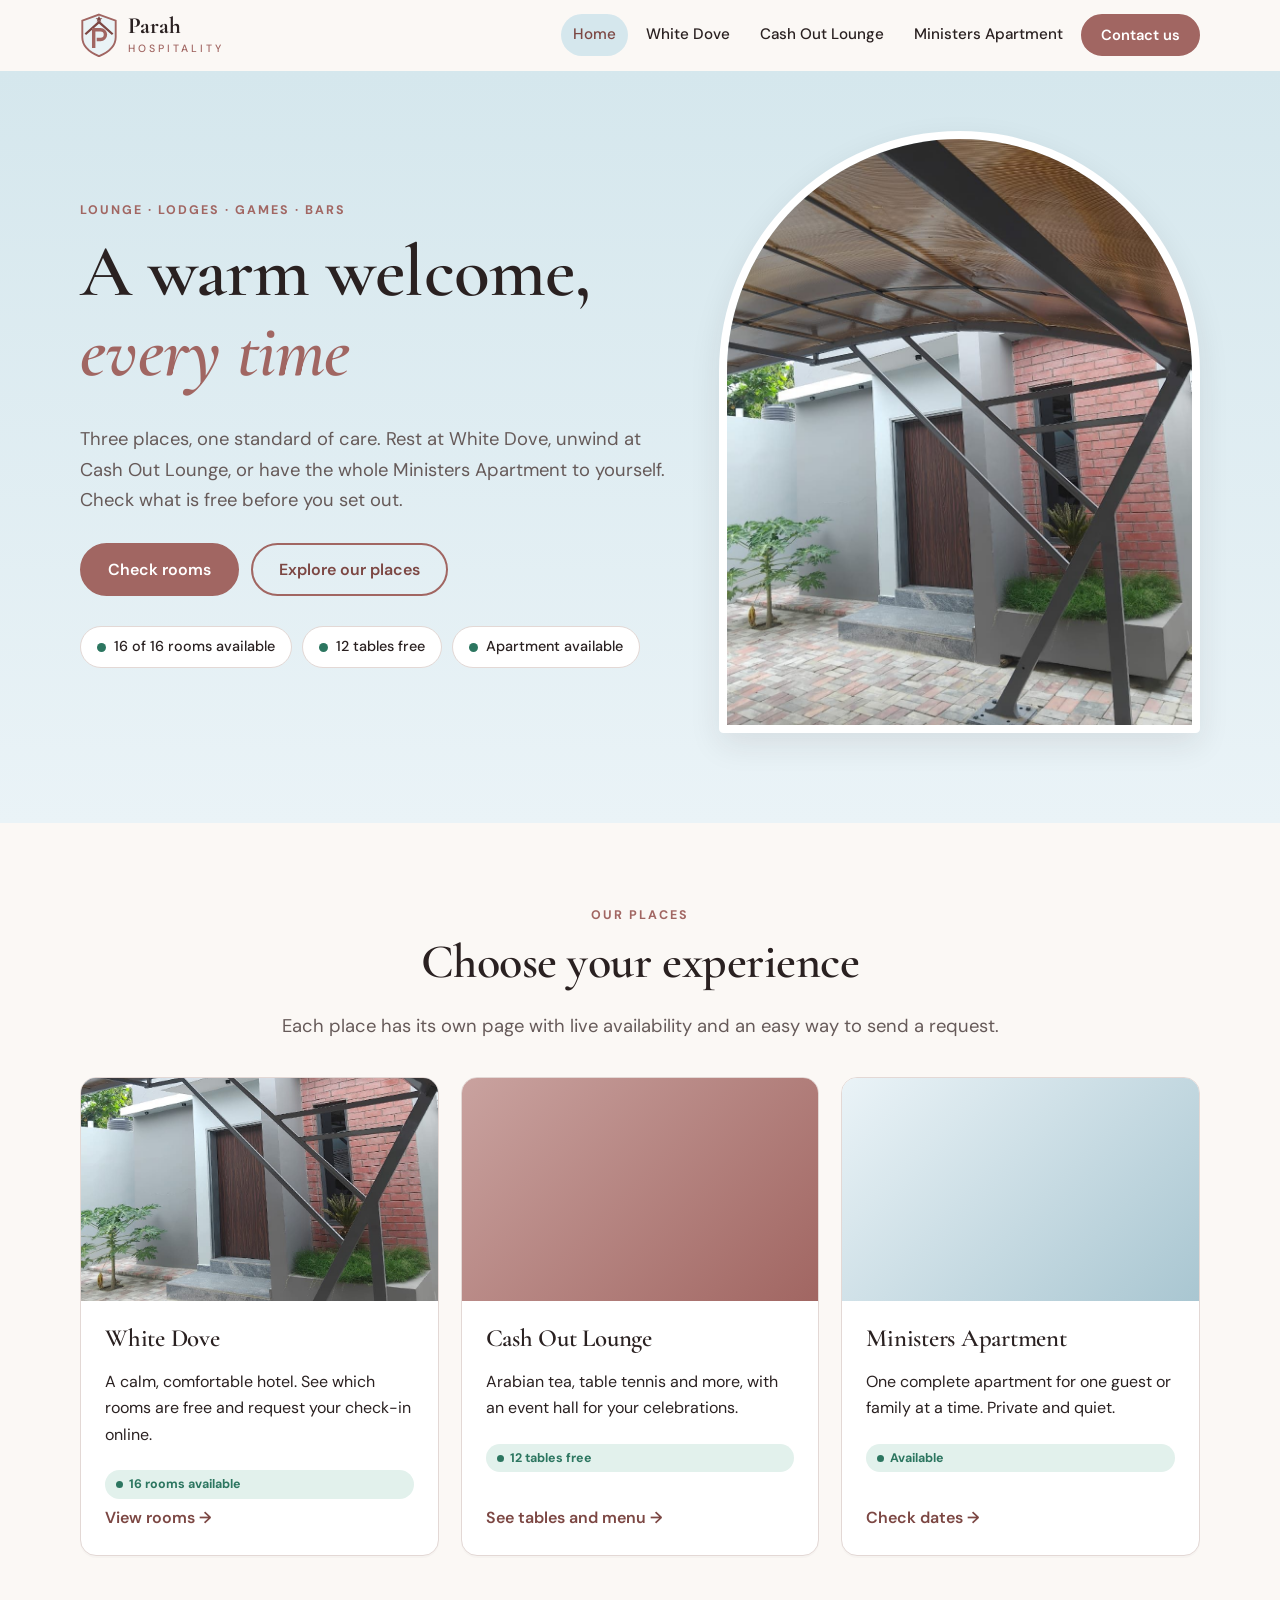
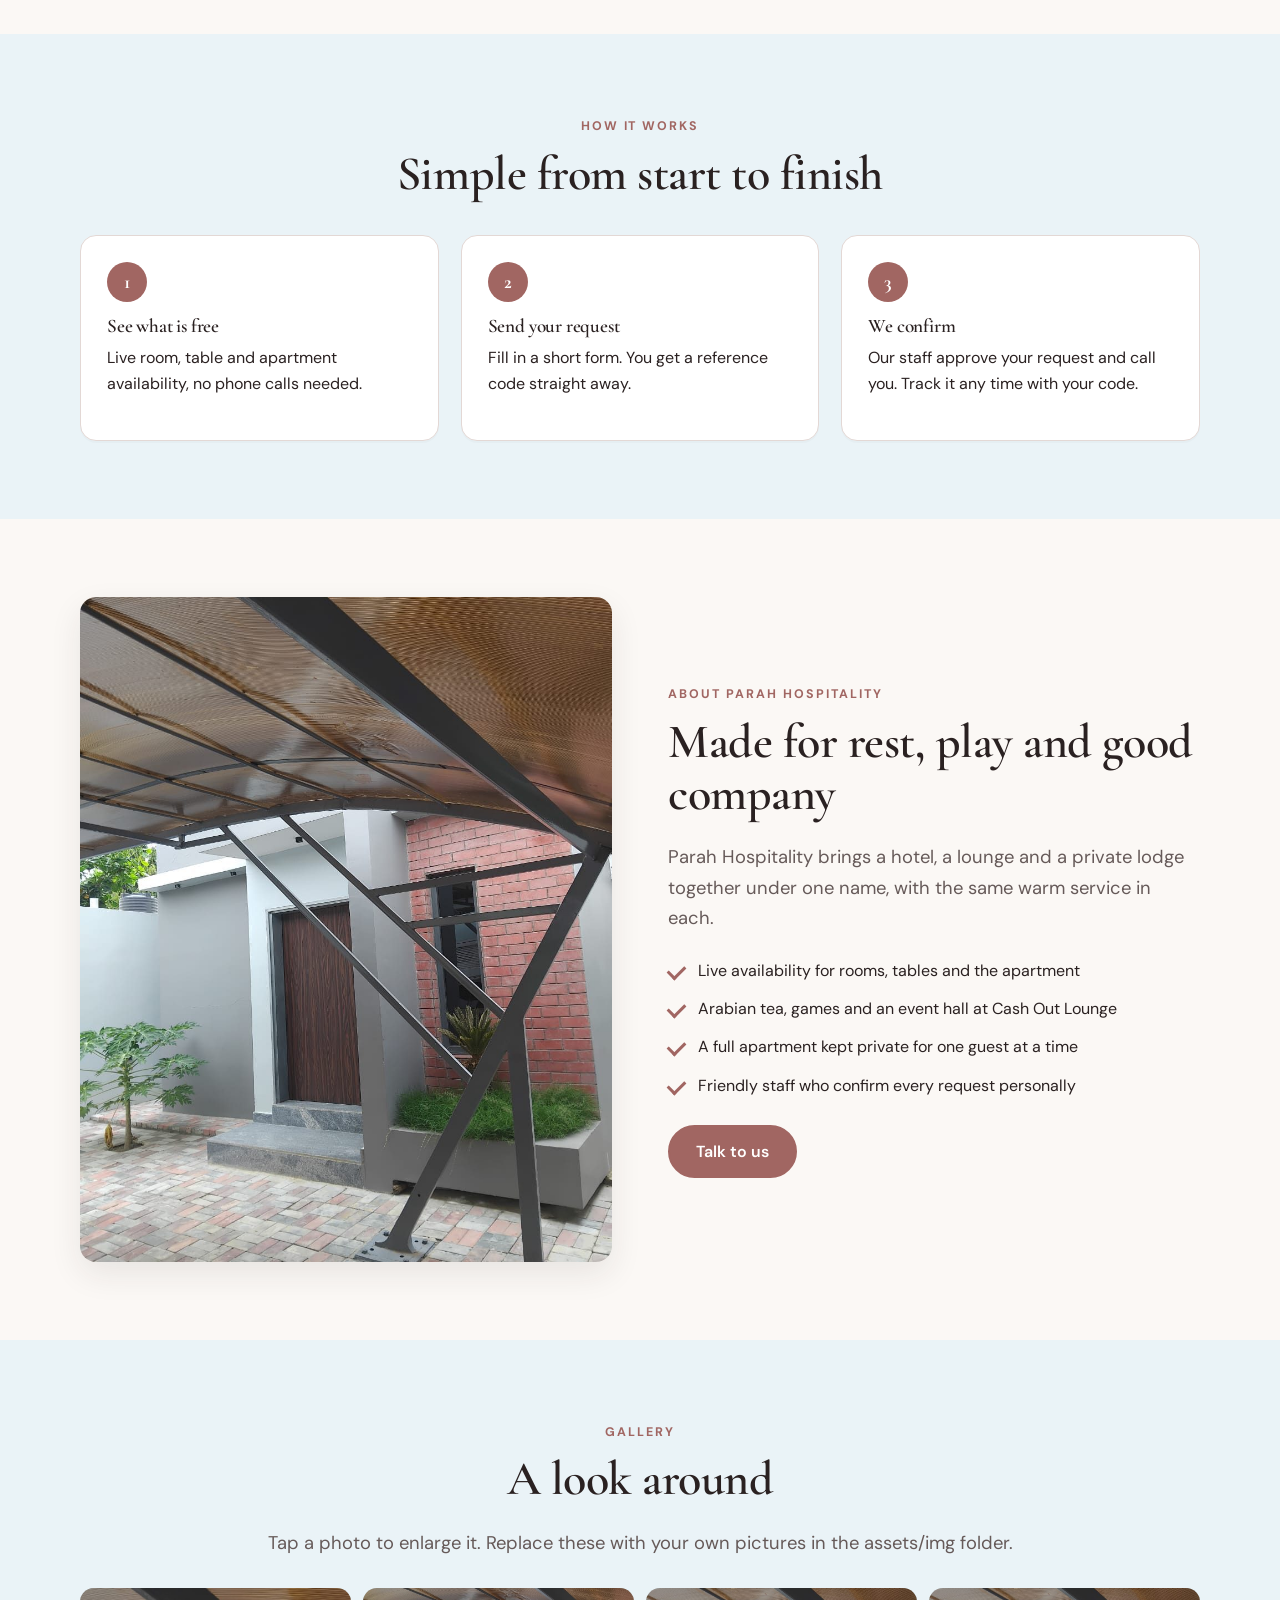
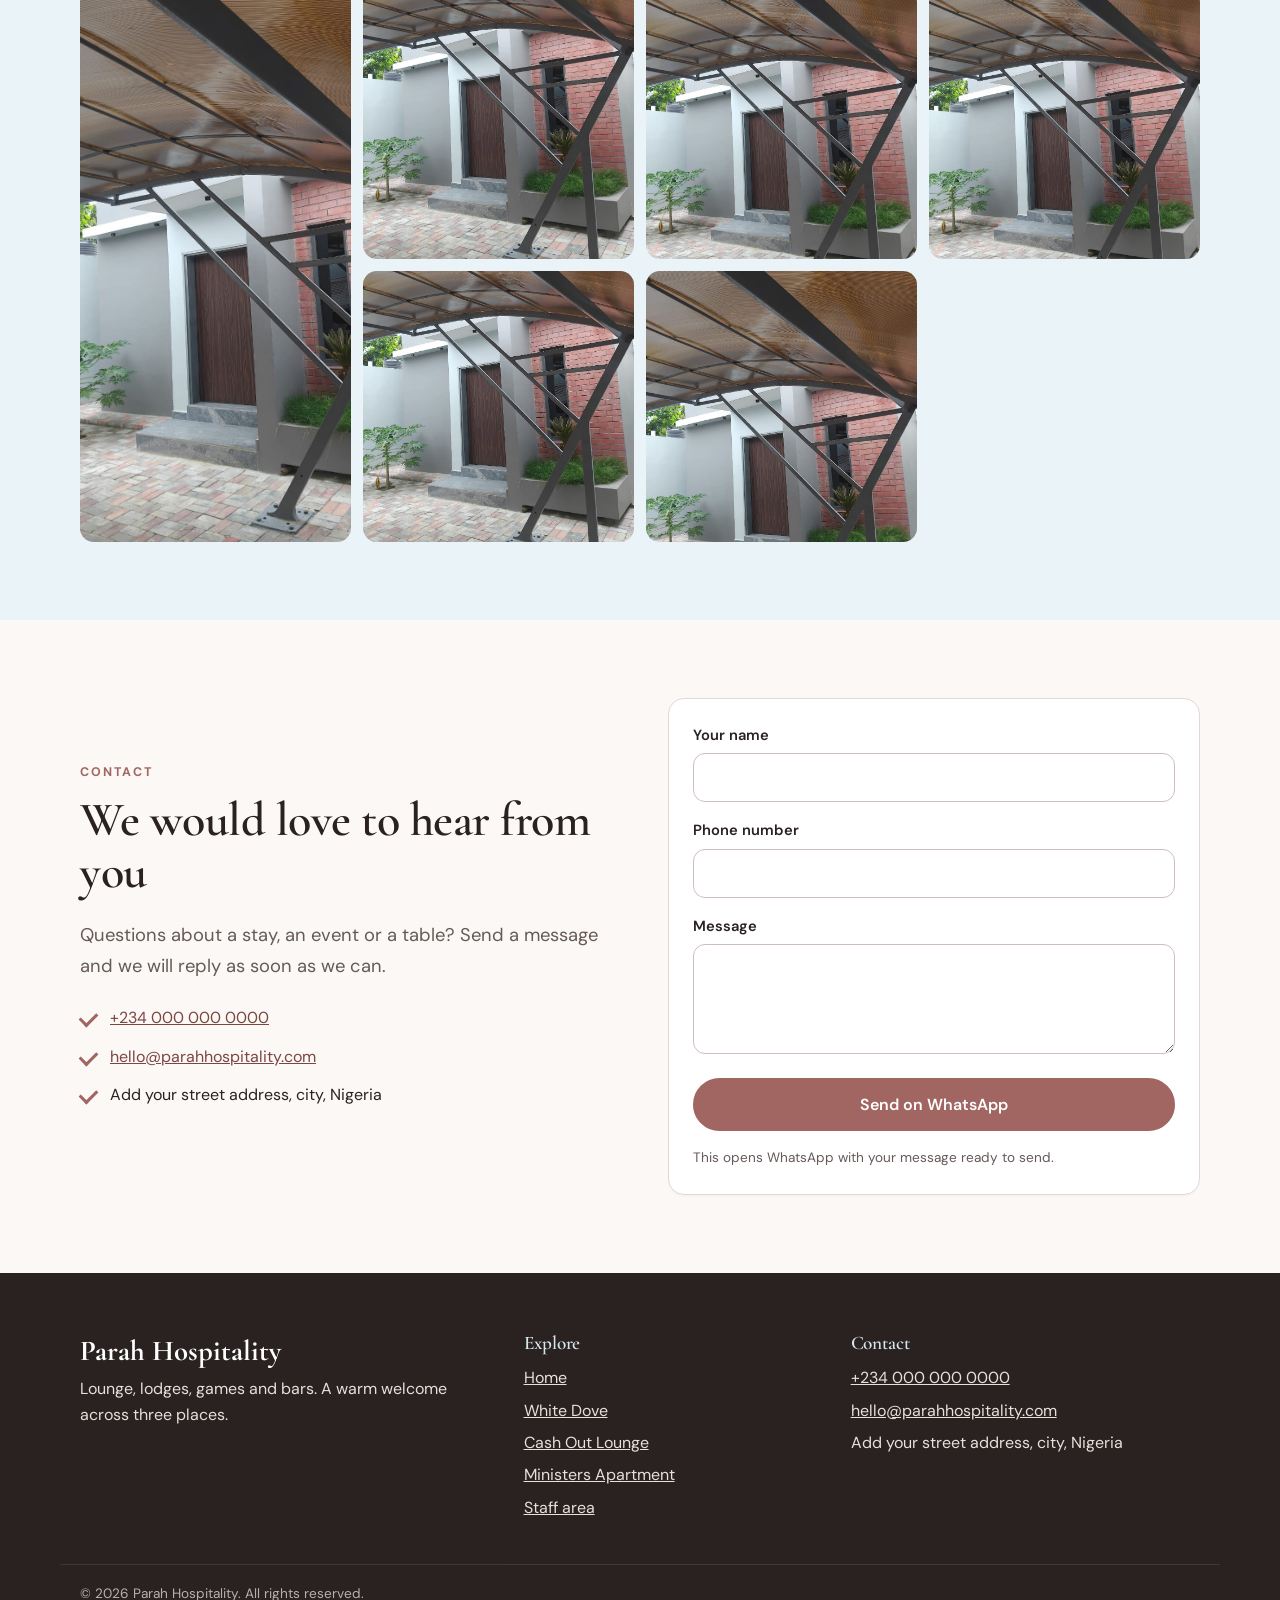
==== index.html @ 6d366983 "Add files via upload" ====
<!DOCTYPE html>
<html lang="en">
<head>
<meta charset="utf-8">
<meta name="viewport" content="width=device-width, initial-scale=1">
<title>Parah Hospitality | White Dove, Cash Out Lounge, Ministers Apartment</title>
<meta name="description" content="Stay at White Dove hotel, unwind at Cash Out Lounge with Arabian tea and games, or book the private Ministers Apartment. See live availability.">
<meta name="theme-color" content="#a16662">
<meta property="og:type" content="website"><meta property="og:title" content="Parah Hospitality | White Dove, Cash Out Lounge, Ministers Apartment"><meta property="og:description" content="Stay at White Dove hotel, unwind at Cash Out Lounge with Arabian tea and games, or book the private Ministers Apartment. See live availability."><meta property="og:image" content="assets/img/property.jpg">
<link rel="icon" href="assets/favicon.svg" type="image/svg+xml">
<link rel="preconnect" href="https://fonts.googleapis.com"><link rel="preconnect" href="https://fonts.gstatic.com" crossorigin>
<link href="https://fonts.googleapis.com/css2?family=Cormorant+Garamond:ital,wght@0,500;0,600;0,700;1,500&family=DM+Sans:wght@400;500;600;700&display=swap" rel="stylesheet">
<link rel="stylesheet" href="css/styles.css">
</head>
<body data-page="home">
<a class="skip" href="#main">Skip to content</a>
<div id="site-header"></div>
<main id="main">

<section class="hero"><div class="wrap">
<div><span class="eyebrow">Lounge · Lodges · Games · Bars</span>
<h1>A warm welcome, <em>every time</em></h1>
<p class="lead">Three places, one standard of care. Rest at White Dove, unwind at Cash Out Lounge, or have the whole Ministers Apartment to yourself. Check what is free before you set out.</p>
<div class="btn-row"><a class="btn" href="white-dove.html">Check rooms</a><a class="btn ghost" href="#places">Explore our places</a></div>
<div class="chips" aria-live="polite"><span class="chip"><i></i><span id="c-rooms">Checking rooms…</span></span><span class="chip"><i></i><span id="c-tables">Checking tables…</span></span><span class="chip"><i id="c-lodge-dot"></i><span id="c-lodge">Checking apartment…</span></span></div></div>
<div class="arch"><img src="assets/img/property.jpg" alt="Brick and grey building entrance under a covered carport" width="960" height="1280" data-fallback></div>
</div></section>

<section id="places"><div class="wrap">
<div class="center"><span class="eyebrow">Our places</span><h2>Choose your experience</h2><p class="lead">Each place has its own page with live availability and an easy way to send a request.</p></div>
<div class="grid g3" style="margin-top:36px">
<a class="card svc reveal" href="white-dove.html"><div class="media"><img src="assets/img/property.jpg" alt="" loading="lazy" style="object-position:50% 70%" data-fallback></div><div class="pad"><h3>White Dove</h3><p>A calm, comfortable hotel. See which rooms are free and request your check-in online.</p><span class="badge" id="s-rooms">…</span><span class="go">View rooms →</span></div></a>
<a class="card svc reveal" href="cash-out-lounge.html"><div class="media b2"></div><div class="pad"><h3>Cash Out Lounge</h3><p>Arabian tea, table tennis and more, with an event hall for your celebrations.</p><span class="badge" id="s-tables">…</span><span class="go">See tables and menu →</span></div></a>
<a class="card svc reveal" href="ministers-apartment.html"><div class="media b3"></div><div class="pad"><h3>Ministers Apartment</h3><p>One complete apartment for one guest or family at a time. Private and quiet.</p><span class="badge" id="s-lodge">…</span><span class="go">Check dates →</span></div></a>
</div></div></section>

<section class="alt"><div class="wrap">
<div class="center"><span class="eyebrow">How it works</span><h2>Simple from start to finish</h2></div>
<div class="grid g3 steps" style="margin-top:34px">
<div class="card reveal"><h4>See what is free</h4><p>Live room, table and apartment availability, no phone calls needed.</p></div>
<div class="card reveal"><h4>Send your request</h4><p>Fill in a short form. You get a reference code straight away.</p></div>
<div class="card reveal"><h4>We confirm</h4><p>Our staff approve your request and call you. Track it any time with your code.</p></div>
</div></div></section>

<section><div class="wrap split">
<div class="pic reveal"><img src="assets/img/property.jpg" alt="Covered entrance with a wooden door and brick wall" loading="lazy" style="object-position:30% 60%" data-fallback></div>
<div class="reveal"><span class="eyebrow">About Parah Hospitality</span><h2>Made for rest, play and good company</h2>
<p class="lead">Parah Hospitality brings a hotel, a lounge and a private lodge together under one name, with the same warm service in each.</p>
<ul class="checks"><li>Live availability for rooms, tables and the apartment</li><li>Arabian tea, games and an event hall at Cash Out Lounge</li><li>A full apartment kept private for one guest at a time</li><li>Friendly staff who confirm every request personally</li></ul>
<a class="btn" href="#contact">Talk to us</a></div></div></section>

<section class="alt"><div class="wrap">
<div class="center"><span class="eyebrow">Gallery</span><h2>A look around</h2><p class="lead">Tap a photo to enlarge it. Replace these with your own pictures in the assets/img folder.</p></div>
<div class="gallery" style="margin-top:30px" id="gallery"></div></div></section>

<section id="contact"><div class="wrap split">
<div class="reveal"><span class="eyebrow">Contact</span><h2>We would love to hear from you</h2><p class="lead">Questions about a stay, an event or a table? Send a message and we will reply as soon as we can.</p>
<ul class="checks" id="contact-list"></ul></div>
<form class="card pad form reveal" id="contact-form" novalidate>
<div class="field"><label for="cn">Your name</label><input id="cn" required autocomplete="name"></div>
<div class="field"><label for="cp">Phone number</label><input id="cp" type="tel" required autocomplete="tel"></div>
<div class="field"><label for="cm">Message</label><textarea id="cm" required></textarea></div>
<button class="btn" type="submit">Send on WhatsApp</button><small class="hint">This opens WhatsApp with your message ready to send.</small></form>
</div></section>

</main>
<div id="site-footer"></div>
<script src="js/config.js"></script><script src="js/store.js"></script><script src="js/main.js"></script><script src="js/home.js"></script>
</body>
</html>
---- css/styles.css ----
:root{--mist:#d5e7ed;--mist-2:#eaf3f7;--mist-3:#f4f9fb;--brick:#a16662;--brick-d:#7c4743;--ink:#2a2121;--muted:#665a59;--cream:#fbf8f5;--card:#fff;--line:#e3d8d5;--free:#2c7660;--busy:#a16662;--warn:#a06a1c;--r:16px;--shadow:0 12px 32px rgba(42,33,33,.09);--max:1160px;--head:"Cormorant Garamond",Georgia,serif;--body:"DM Sans",system-ui,sans-serif}
*{box-sizing:border-box}html{scroll-behavior:smooth;-webkit-text-size-adjust:100%}
body{margin:0;font:400 16px/1.65 var(--body);color:var(--ink);background:var(--cream);overflow-x:hidden}
img{max-width:100%;display:block}a{color:var(--brick-d)}
h1,h2,h3,h4{font-family:var(--head);font-weight:600;line-height:1.08;margin:0 0 .45em;letter-spacing:-.01em}
h1{font-size:clamp(2.6rem,6vw,4.6rem)}h2{font-size:clamp(2rem,4vw,3rem)}h3{font-size:1.55rem}h4{font-size:1.2rem}
p{margin:0 0 1em}.wrap{max-width:var(--max);margin:0 auto;padding:0 20px}
.skip{position:absolute;left:-999px;top:8px;background:var(--ink);color:#fff;padding:10px 16px;border-radius:8px;z-index:100}.skip:focus{left:8px}
:focus-visible{outline:3px solid var(--brick);outline-offset:3px;border-radius:6px}
section{padding:78px 0}.alt{background:var(--mist-2)}.center{text-align:center}.lead{font-size:1.15rem;color:var(--muted);max-width:60ch}.center .lead{margin-inline:auto}
.eyebrow{display:inline-block;font-weight:700;font-size:.78rem;letter-spacing:.16em;text-transform:uppercase;color:var(--brick);margin-bottom:12px}
/* header */
.site-header{position:sticky;top:0;z-index:50;background:rgba(251,248,245,.92);backdrop-filter:blur(10px);border-bottom:1px solid transparent;transition:.25s}.site-header.scrolled{border-color:var(--line);box-shadow:0 6px 20px rgba(42,33,33,.06)}
.bar{display:flex;align-items:center;justify-content:space-between;gap:16px;height:70px}
.logo{display:flex;align-items:center;gap:10px;text-decoration:none;color:var(--ink);font:700 1.45rem/1 var(--head)}.logo small{display:block;font:500 .66rem var(--body);letter-spacing:.28em;text-transform:uppercase;color:var(--brick);margin-top:3px}
.menu{display:flex;align-items:center;gap:6px}.menu a:not(.btn){text-decoration:none;color:var(--ink);padding:8px 12px;border-radius:99px;font-weight:500;font-size:.95rem}.menu a:not(.btn):hover{background:var(--mist)}.menu a[aria-current]{background:var(--mist);color:var(--brick-d)}
.burger{display:none;background:none;border:0;padding:10px;cursor:pointer}.burger span{display:block;width:24px;height:2px;background:var(--ink);margin:5px 0;transition:.2s}
@media(max-width:900px){.burger{display:block}.menu{position:fixed;inset:70px 0 auto 0;background:var(--cream);flex-direction:column;align-items:stretch;padding:14px 20px 24px;gap:4px;border-bottom:1px solid var(--line);transform:translateY(-130%);transition:transform .3s;max-height:calc(100vh - 70px);overflow:auto}.menu.open{transform:none}.menu a:not(.btn){padding:14px;font-size:1.05rem}}
/* buttons */
.btn{display:inline-flex;align-items:center;justify-content:center;gap:8px;font:600 1rem var(--body);padding:14px 26px;border-radius:99px;border:2px solid var(--brick);background:var(--brick);color:#fff;text-decoration:none;cursor:pointer;transition:.2s}
.btn:hover{background:var(--brick-d);border-color:var(--brick-d);transform:translateY(-1px)}.btn.ghost{background:transparent;color:var(--brick-d)}.btn.ghost:hover{background:var(--mist)}.btn.light{background:#fff;color:var(--brick-d);border-color:#fff}
.btn-sm{padding:9px 18px;font-size:.92rem}.btn[disabled]{opacity:.5;cursor:not-allowed;transform:none}.btn.danger{background:#fff;color:#9a3b36;border-color:#d9a8a4}.btn-row{display:flex;gap:12px;flex-wrap:wrap}
/* hero */
.hero{background:linear-gradient(180deg,var(--mist) 0,var(--mist-2) 100%);padding:60px 0 90px;overflow:hidden}
.hero .wrap{display:grid;grid-template-columns:1.1fr .9fr;gap:50px;align-items:center}
.hero h1 em{font-style:italic;color:var(--brick)}.hero .lead{margin-bottom:28px}
.arch{border-radius:999px 999px 18px 18px;overflow:hidden;box-shadow:var(--shadow);aspect-ratio:4/5;background:var(--mist);border:8px solid #fff}.arch img,.arch .ph-img{width:100%;height:100%;object-fit:cover}
.chips{display:flex;gap:10px;flex-wrap:wrap;margin-top:30px}.chip{background:#fff;border-radius:99px;padding:8px 16px;font-size:.9rem;font-weight:500;border:1px solid var(--line);display:inline-flex;gap:8px;align-items:center}.chip i{width:9px;height:9px;border-radius:50%;background:var(--free)}.chip i.o{background:var(--busy)}
@media(max-width:860px){.hero .wrap{grid-template-columns:1fr}.arch{max-width:380px;margin:0 auto;order:-1}.hero{padding-top:30px}section{padding:56px 0}}
.page-hero{background:var(--mist);padding:54px 0 46px}.page-hero .lead{margin-bottom:0}
.crumbs{font-size:.88rem;margin-bottom:12px;color:var(--muted)}.crumbs a{color:var(--muted)}
.ph-img{background:linear-gradient(135deg,var(--mist),#b9d3dc 55%,#c9a29f)}
/* cards */
.grid{display:grid;gap:22px}.g3{grid-template-columns:repeat(auto-fit,minmax(260px,1fr))}.g2{grid-template-columns:repeat(auto-fit,minmax(300px,1fr))}.g4{grid-template-columns:repeat(auto-fill,minmax(150px,1fr))}
.card{background:var(--card);border:1px solid var(--line);border-radius:var(--r);overflow:hidden;box-shadow:0 2px 0 rgba(42,33,33,.02)}.pad{padding:24px}
.svc{display:flex;flex-direction:column;transition:.25s;text-decoration:none;color:inherit}.svc:hover{transform:translateY(-4px);box-shadow:var(--shadow)}
.svc .media{aspect-ratio:16/10;background:linear-gradient(135deg,var(--mist),#bcd5de);overflow:hidden}.svc .media img{width:100%;height:100%;object-fit:cover}
.svc .media.b2{background:linear-gradient(135deg,#c9a29f,var(--brick))}.svc .media.b3{background:linear-gradient(135deg,var(--mist-2),#a9c6d1)}
.svc .pad{display:flex;flex-direction:column;gap:6px;flex:1}.svc .go{margin-top:auto;font-weight:600;color:var(--brick-d)}
.stat{display:flex;gap:14px;flex-wrap:wrap}.stat div{background:#fff;border:1px solid var(--line);border-radius:14px;padding:12px 20px;min-width:130px}.stat b{display:block;font:700 2rem/1 var(--head);color:var(--brick-d)}.stat span{font-size:.85rem;color:var(--muted)}
.steps{counter-reset:s}.steps .card{padding:26px;position:relative}.steps .card::before{counter-increment:s;content:counter(s);display:grid;place-items:center;width:40px;height:40px;border-radius:50%;background:var(--brick);color:#fff;font:700 1.2rem var(--head);margin-bottom:14px}
.split{display:grid;grid-template-columns:1fr 1fr;gap:56px;align-items:center}@media(max-width:860px){.split{grid-template-columns:1fr;gap:30px}}
.split .pic{border-radius:var(--r);overflow:hidden;aspect-ratio:4/5;box-shadow:var(--shadow)}.split .pic img,.split .pic .ph-img{width:100%;height:100%;object-fit:cover}
.checks{list-style:none;padding:0;margin:0 0 20px}.checks li{padding:6px 0 6px 30px;position:relative}.checks li::before{content:"";position:absolute;left:0;top:13px;width:14px;height:8px;border-left:3px solid var(--brick);border-bottom:3px solid var(--brick);transform:rotate(-45deg)}
.gallery{display:grid;grid-template-columns:repeat(4,1fr);gap:12px}.gallery button{border:0;padding:0;border-radius:14px;overflow:hidden;cursor:zoom-in;aspect-ratio:1;background:var(--mist)}.gallery img,.gallery .ph-img{width:100%;height:100%;object-fit:cover;transition:.4s}.gallery button:hover img{transform:scale(1.06)}
.gallery .tall{grid-row:span 2;aspect-ratio:auto}@media(max-width:700px){.gallery{grid-template-columns:repeat(2,1fr)}}
/* status + badges */
.badge{display:inline-flex;align-items:center;gap:6px;font-size:.78rem;font-weight:700;padding:4px 11px;border-radius:99px;background:#e2f1ec;color:var(--free)}.badge::before{content:"";width:7px;height:7px;border-radius:50%;background:currentColor}
.badge.busy{background:#f5e6e4;color:var(--brick-d)}.badge.warn{background:#f8eddb;color:var(--warn)}.badge.muted{background:#eee;color:#555}
.room{padding:18px;display:flex;flex-direction:column;gap:6px}.room .n{font:700 2rem/1 var(--head)}.room small{color:var(--muted)}.room.busy{background:var(--mist-3)}.room .btn{margin-top:8px}
.tbl{padding:16px;text-align:center;transition:.2s}.tbl .n{font:700 1.8rem/1 var(--head);display:block}.tbl.free{border-color:#b9ddd0;background:#f3faf7}.tbl.busy{border-color:#e7c9c6;background:#fbf2f1}
.toolbar{display:flex;flex-wrap:wrap;gap:10px;align-items:center;justify-content:space-between;margin:22px 0}.seg{display:inline-flex;background:#fff;border:1px solid var(--line);border-radius:99px;padding:4px;gap:2px}
.seg button{border:0;background:none;padding:8px 18px;border-radius:99px;font:600 .92rem var(--body);cursor:pointer;color:var(--muted)}.seg button[aria-pressed=true]{background:var(--brick);color:#fff}
.item{display:flex;justify-content:space-between;gap:14px;align-items:center;padding:16px 20px}.item p{margin:0;color:var(--muted);font-size:.92rem}.item h4{margin:0 0 2px}.item.off h4{text-decoration:line-through;color:var(--muted)}
/* forms */
.form{display:grid;gap:16px}.row2{display:grid;grid-template-columns:1fr 1fr;gap:16px}@media(max-width:560px){.row2{grid-template-columns:1fr}}
.field label{display:block;font-weight:600;font-size:.92rem;margin-bottom:6px}.field small{display:block;color:var(--muted);margin-top:4px;font-size:.82rem}
input,select,textarea{width:100%;font:400 1rem var(--body);padding:13px 14px;border:1.5px solid #cdbfbb;border-radius:12px;background:#fff;color:var(--ink)}textarea{min-height:110px;resize:vertical}
input:focus,select:focus,textarea:focus{outline:3px solid #a1666233;border-color:var(--brick)}.invalid{border-color:#b3382f!important;background:#fdf4f3}
.tabs{display:flex;gap:6px;flex-wrap:wrap;margin-bottom:20px;border-bottom:1px solid var(--line)}.tabs button{border:0;background:none;padding:12px 18px;font:600 1rem var(--body);cursor:pointer;color:var(--muted);border-bottom:3px solid transparent;margin-bottom:-1px}.tabs button[aria-selected=true]{color:var(--brick-d);border-color:var(--brick)}
.notice{background:var(--mist);border-left:4px solid var(--brick);border-radius:10px;padding:14px 18px;font-size:.95rem;margin:0 0 18px}.success{background:#eaf6f1;border:1px solid #b9ddd0;border-radius:var(--r);padding:26px;text-align:center}.success .code{font:700 2.2rem var(--head);letter-spacing:.1em;color:var(--brick-d);margin:8px 0}
.empty{color:var(--muted);padding:20px;text-align:center;margin:0}
.side{position:sticky;top:90px}@media(max-width:900px){.side{position:static}}.layout{display:grid;grid-template-columns:1fr 400px;gap:34px;align-items:start}@media(max-width:980px){.layout{grid-template-columns:1fr}}
/* calendar */
.cals{display:grid;grid-template-columns:repeat(auto-fit,minmax(260px,1fr));gap:20px}.cal{padding:16px}.cal h4{text-align:center;margin-bottom:10px}.cg{display:grid;grid-template-columns:repeat(7,1fr);gap:3px;text-align:center;font-size:.85rem}.cg b{font-size:.7rem;color:var(--muted);padding:4px 0}
.cg span{padding:8px 0;border-radius:8px;background:#f3faf7}.cg span.x{background:transparent}.cg span.o{background:var(--brick);color:#fff}.cg span.r{background:#e7c9c6;color:var(--brick-d)}.cg span.t{outline:2px solid var(--ink)}.cg span.p{opacity:.4}
.legend{display:flex;gap:16px;flex-wrap:wrap;font-size:.88rem;color:var(--muted);margin-top:14px}.legend i{display:inline-block;width:14px;height:14px;border-radius:4px;margin-right:6px;vertical-align:-2px}
/* tables (staff) */
.tw{overflow-x:auto;border:1px solid var(--line);border-radius:var(--r);background:#fff}table{width:100%;border-collapse:collapse;font-size:.95rem}th,td{text-align:left;padding:12px 16px;border-bottom:1px solid var(--line);white-space:nowrap}th{background:var(--mist-2);font-size:.8rem;text-transform:uppercase;letter-spacing:.08em;color:var(--muted)}tr:last-child td{border:0}
.req{display:flex;gap:16px;justify-content:space-between;align-items:center;flex-wrap:wrap;padding:18px 20px;border-bottom:1px solid var(--line)}.req:last-child{border:0}.req b{font-family:var(--head);font-size:1.15rem}.req p{margin:2px 0 0;color:var(--muted);font-size:.92rem}
.gate{max-width:420px;margin:60px auto}.hint{font-size:.85rem;color:var(--muted)}
.sbar{display:flex;justify-content:space-between;align-items:center;gap:12px;flex-wrap:wrap;margin-bottom:22px}
/* modal + toast */
dialog.modal{border:0;border-radius:20px;padding:0;max-width:min(520px,94vw);width:100%;box-shadow:0 30px 80px rgba(0,0,0,.3);color:var(--ink)}dialog::backdrop{background:rgba(42,33,33,.5);backdrop-filter:blur(3px)}
.modal-in{padding:26px}.modal-head{display:flex;justify-content:space-between;align-items:flex-start}.modal .x{border:0;background:var(--mist);width:36px;height:36px;border-radius:50%;font-size:1.4rem;cursor:pointer}.modal-act{display:flex;gap:10px;justify-content:flex-end;margin-top:18px;flex-wrap:wrap}.modal img{border-radius:12px;max-height:75vh;margin:auto}
#toasts{position:fixed;right:16px;bottom:calc(16px + env(safe-area-inset-bottom,0px));display:grid;gap:10px;z-index:200;max-width:calc(100vw - 32px)}.toast{background:var(--ink);color:#fff;padding:14px 20px;border-radius:14px;box-shadow:var(--shadow);animation:up .3s}.toast.err{background:#9a3b36}.toast.out{opacity:0;transform:translateY(8px);transition:.4s}@keyframes up{from{opacity:0;transform:translateY(12px)}}
/* footer */
.site-footer{background:var(--ink);color:#e9dfdc;padding:60px 0 0}.fgrid{display:grid;grid-template-columns:1.4fr 1fr 1.2fr;gap:36px}@media(max-width:760px){.fgrid{grid-template-columns:1fr}}
.site-footer a{color:#e9dfdc}.site-footer ul{list-style:none;padding:0;margin:0}.site-footer li{padding:3px 0}.site-footer h4{color:var(--mist)}.flogo{font:700 1.8rem var(--head);color:#fff;margin-bottom:8px}.copy{border-top:1px solid #ffffff22;margin-top:40px;padding-top:18px;padding-bottom:calc(22px + env(safe-area-inset-bottom,0px));font-size:.85rem;opacity:.75}
.reveal{opacity:0;transform:translateY(22px);transition:opacity .7s,transform .7s}.reveal.in{opacity:1;transform:none}
@media(prefers-reduced-motion:reduce){*{animation:none!important;transition:none!important;scroll-behavior:auto!important}.reveal{opacity:1;transform:none}}
@media print{.site-header,.site-footer,#toasts{display:none}}
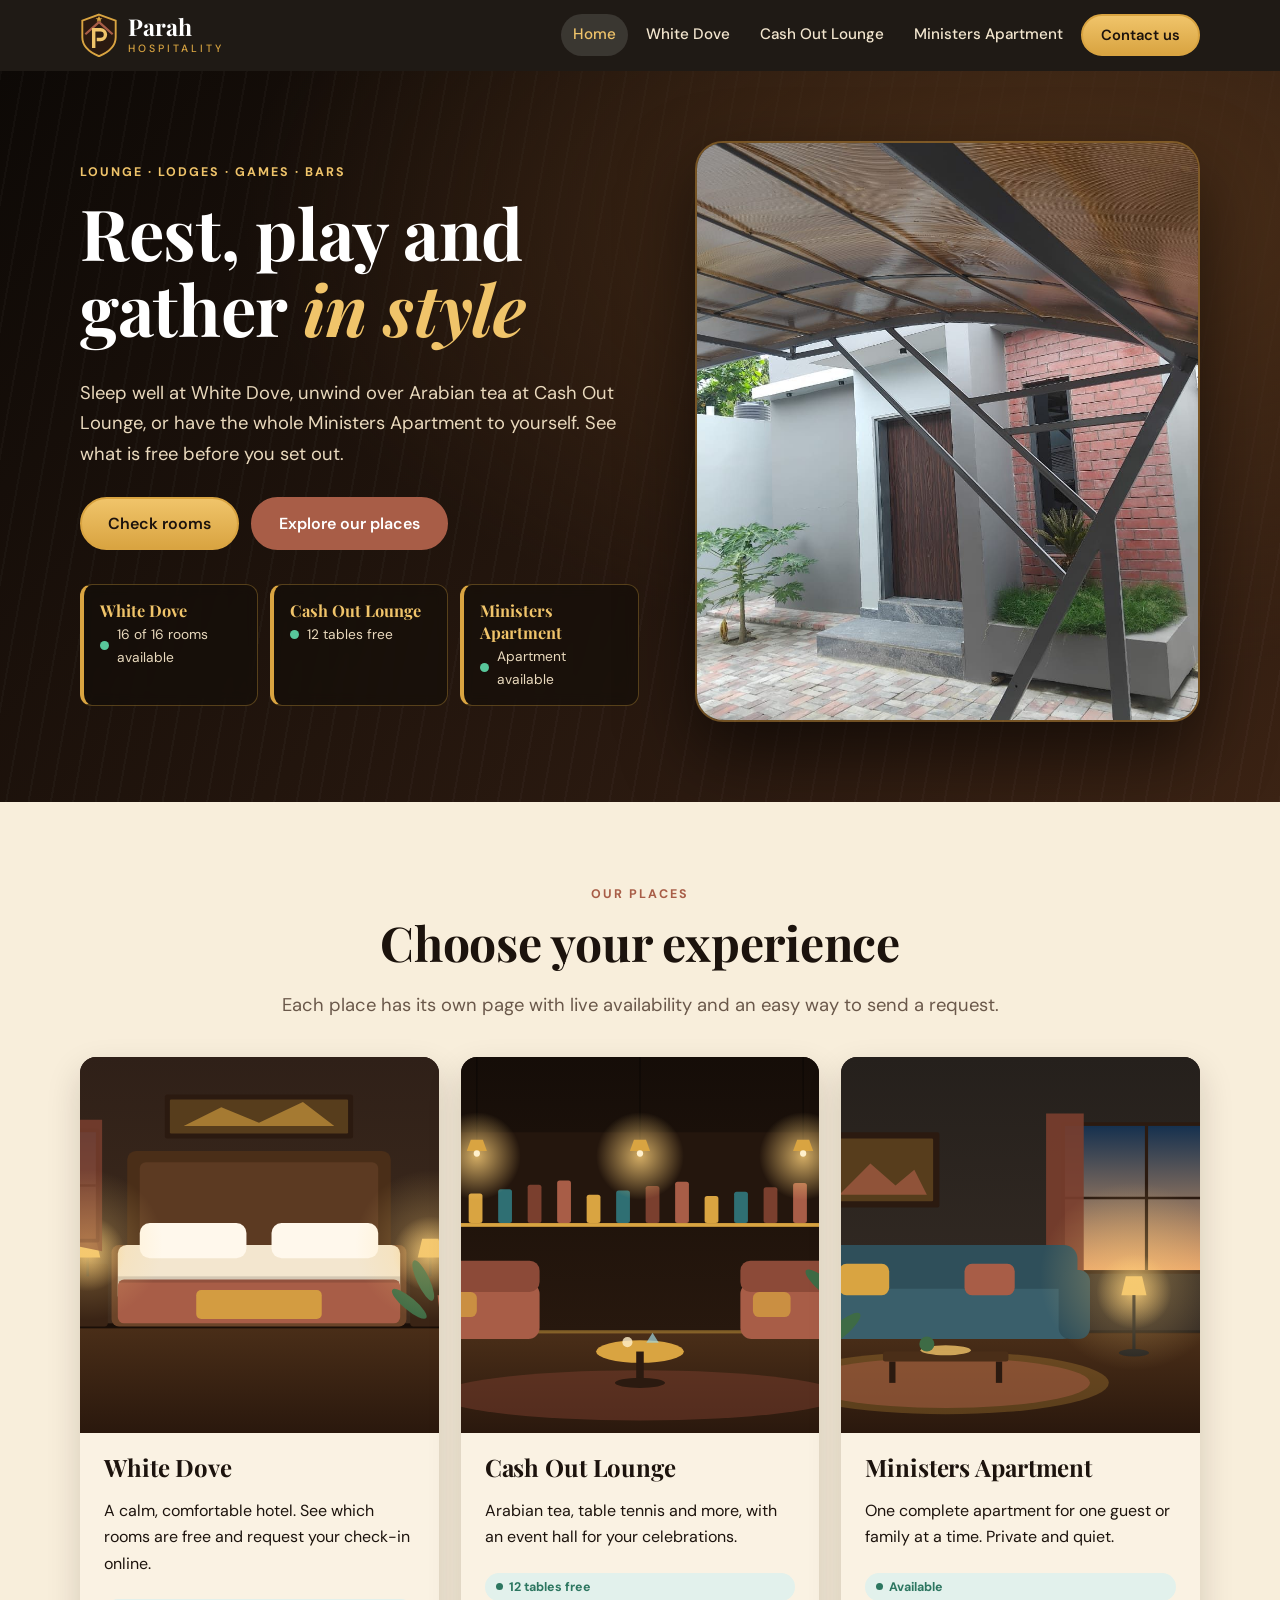
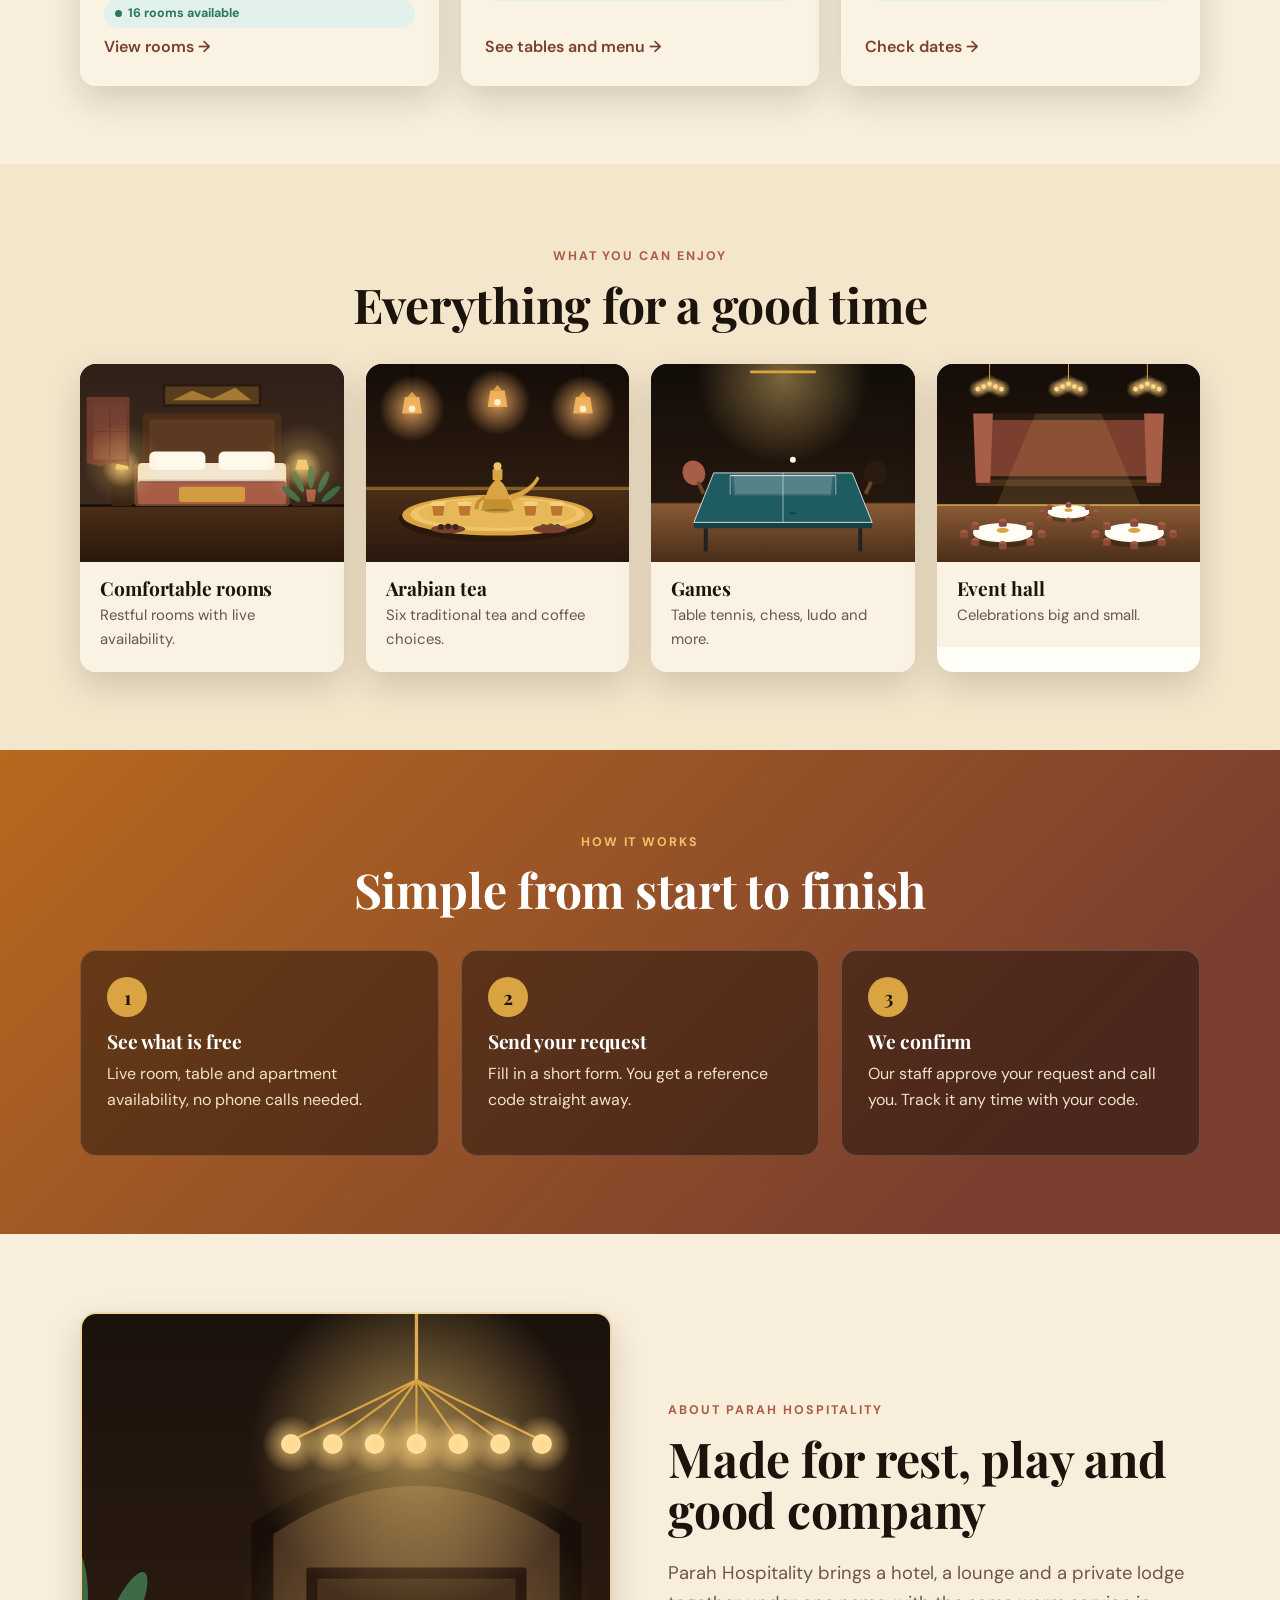
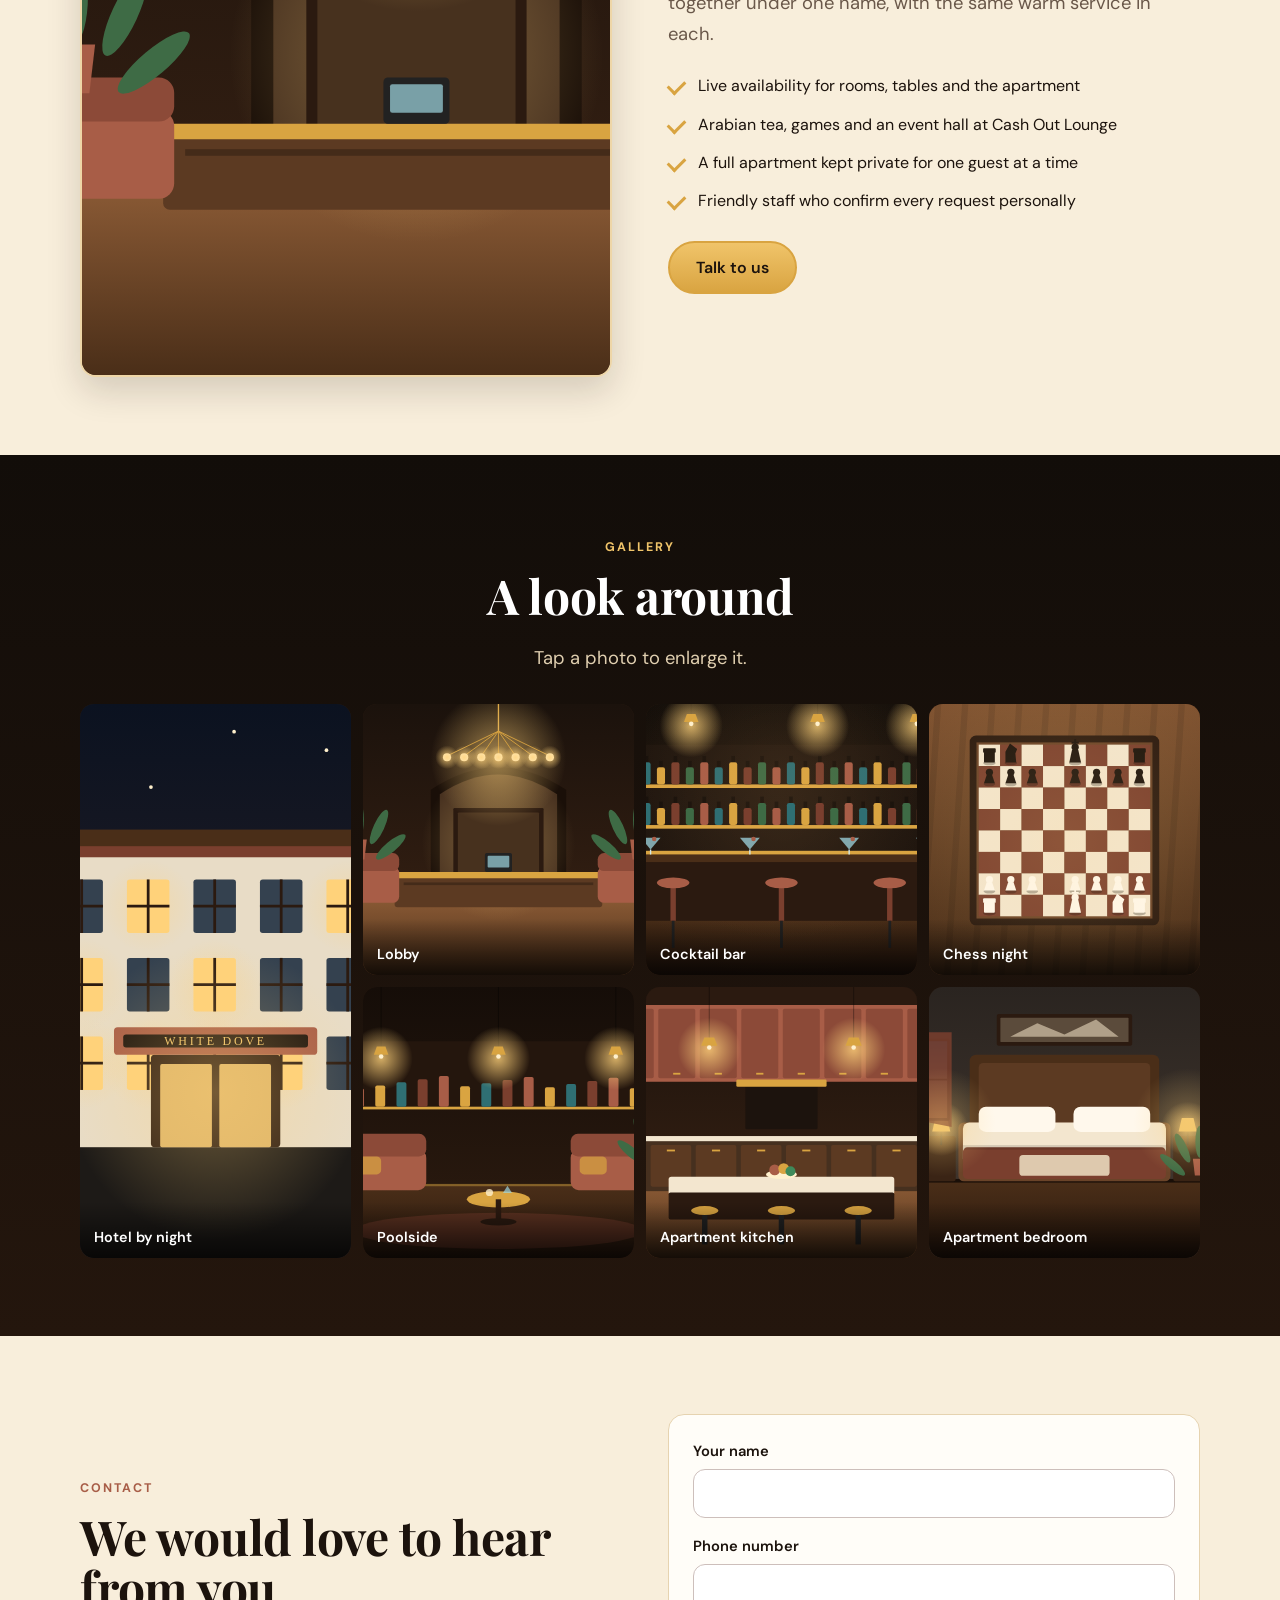
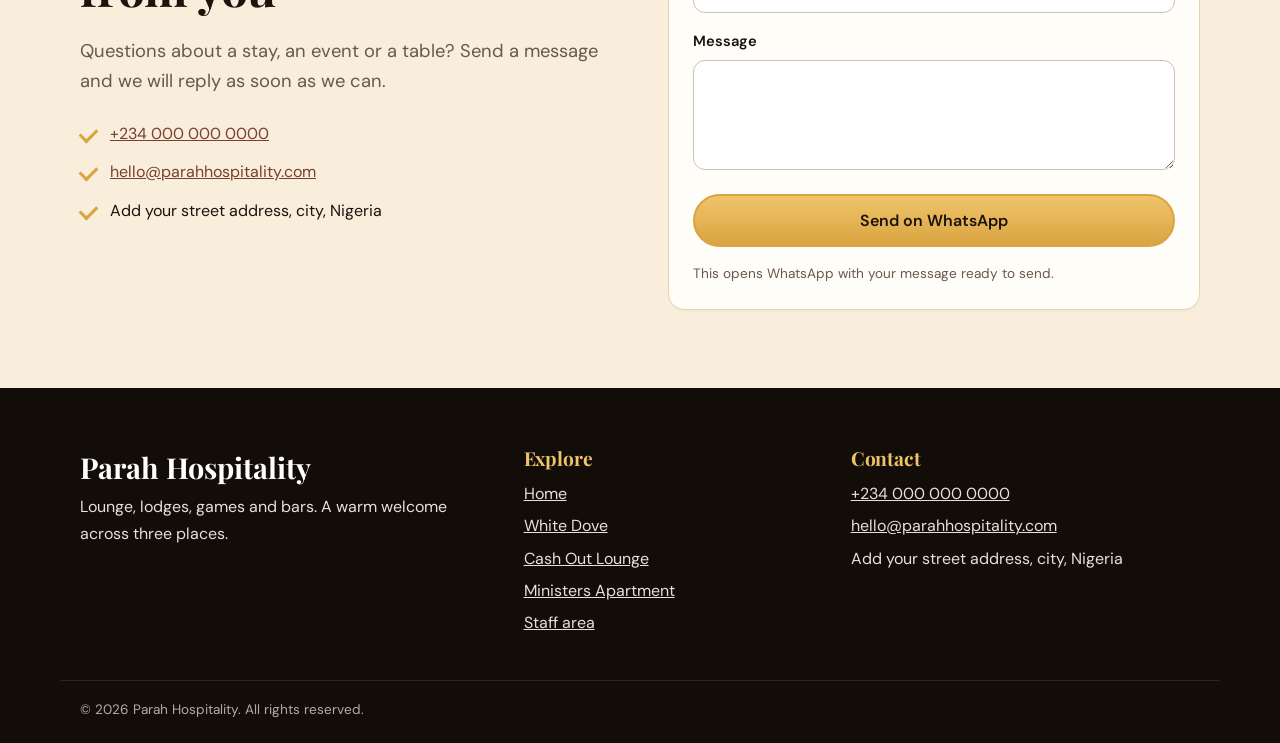
==== commit cb53b533: "Add files via upload" ====
--- a/index.html
+++ b/index.html
@@ -5,11 +5,11 @@
 <meta name="viewport" content="width=device-width, initial-scale=1">
 <title>Parah Hospitality | White Dove, Cash Out Lounge, Ministers Apartment</title>
 <meta name="description" content="Stay at White Dove hotel, unwind at Cash Out Lounge with Arabian tea and games, or book the private Ministers Apartment. See live availability.">
-<meta name="theme-color" content="#a16662">
+<meta name="theme-color" content="#120d09">
 <meta property="og:type" content="website"><meta property="og:title" content="Parah Hospitality | White Dove, Cash Out Lounge, Ministers Apartment"><meta property="og:description" content="Stay at White Dove hotel, unwind at Cash Out Lounge with Arabian tea and games, or book the private Ministers Apartment. See live availability."><meta property="og:image" content="assets/img/property.jpg">
 <link rel="icon" href="assets/favicon.svg" type="image/svg+xml">
 <link rel="preconnect" href="https://fonts.googleapis.com"><link rel="preconnect" href="https://fonts.gstatic.com" crossorigin>
-<link href="https://fonts.googleapis.com/css2?family=Cormorant+Garamond:ital,wght@0,500;0,600;0,700;1,500&family=DM+Sans:wght@400;500;600;700&display=swap" rel="stylesheet">
+<link href="https://fonts.googleapis.com/css2?family=Playfair+Display:ital,wght@0,600;0,700;0,800;1,600&family=DM+Sans:wght@400;500;600;700&display=swap" rel="stylesheet">
 <link rel="stylesheet" href="css/styles.css">
 </head>
 <body data-page="home">
@@ -17,24 +17,30 @@
 <div id="site-header"></div>
 <main id="main">
 
-<section class="hero"><div class="wrap">
+<section class="hero dark"><div class="wrap">
 <div><span class="eyebrow">Lounge · Lodges · Games · Bars</span>
-<h1>A warm welcome, <em>every time</em></h1>
-<p class="lead">Three places, one standard of care. Rest at White Dove, unwind at Cash Out Lounge, or have the whole Ministers Apartment to yourself. Check what is free before you set out.</p>
-<div class="btn-row"><a class="btn" href="white-dove.html">Check rooms</a><a class="btn ghost" href="#places">Explore our places</a></div>
-<div class="chips" aria-live="polite"><span class="chip"><i></i><span id="c-rooms">Checking rooms…</span></span><span class="chip"><i></i><span id="c-tables">Checking tables…</span></span><span class="chip"><i id="c-lodge-dot"></i><span id="c-lodge">Checking apartment…</span></span></div></div>
-<div class="arch"><img src="assets/img/property.jpg" alt="Brick and grey building entrance under a covered carport" width="960" height="1280" data-fallback></div>
+<h1>Rest, play and gather <em>in style</em></h1>
+<p class="lead">Sleep well at White Dove, unwind over Arabian tea at Cash Out Lounge, or have the whole Ministers Apartment to yourself. See what is free before you set out.</p>
+<div class="btn-row"><a class="btn" href="white-dove.html">Check rooms</a><a class="btn terra" href="#places">Explore our places</a></div>
+<div class="panels" aria-live="polite">
+<a class="panel" href="white-dove.html"><b>White Dove</b><span><i></i><span id="c-rooms">Checking rooms…</span></span></a>
+<a class="panel" href="cash-out-lounge.html"><b>Cash Out Lounge</b><span><i></i><span id="c-tables">Checking tables…</span></span></a>
+<a class="panel" href="ministers-apartment.html"><b>Ministers Apartment</b><span><i id="c-lodge-dot"></i><span id="c-lodge">Checking…</span></span></a></div></div>
+<div class="plate"><img data-chain="assets/img/hero.jpg|assets/img/property.jpg|assets/img/stock/hotel-exterior.svg" alt="Parah Hospitality entrance" width="960" height="1280"></div>
 </div></section>
 
 <section id="places"><div class="wrap">
 <div class="center"><span class="eyebrow">Our places</span><h2>Choose your experience</h2><p class="lead">Each place has its own page with live availability and an easy way to send a request.</p></div>
 <div class="grid g3" style="margin-top:36px">
-<a class="card svc reveal" href="white-dove.html"><div class="media"><img src="assets/img/property.jpg" alt="" loading="lazy" style="object-position:50% 70%" data-fallback></div><div class="pad"><h3>White Dove</h3><p>A calm, comfortable hotel. See which rooms are free and request your check-in online.</p><span class="badge" id="s-rooms">…</span><span class="go">View rooms →</span></div></a>
-<a class="card svc reveal" href="cash-out-lounge.html"><div class="media b2"></div><div class="pad"><h3>Cash Out Lounge</h3><p>Arabian tea, table tennis and more, with an event hall for your celebrations.</p><span class="badge" id="s-tables">…</span><span class="go">See tables and menu →</span></div></a>
-<a class="card svc reveal" href="ministers-apartment.html"><div class="media b3"></div><div class="pad"><h3>Ministers Apartment</h3><p>One complete apartment for one guest or family at a time. Private and quiet.</p><span class="badge" id="s-lodge">…</span><span class="go">Check dates →</span></div></a>
+<a class="card svc reveal" href="white-dove.html"><div class="media"><img data-chain="assets/img/white-dove.jpg|assets/img/stock/hotel-room.svg" alt="White Dove hotel room" loading="lazy"></div><div class="pad"><h3>White Dove</h3><p>A calm, comfortable hotel. See which rooms are free and request your check-in online.</p><span class="badge" id="s-rooms">…</span><span class="go">View rooms →</span></div></a>
+<a class="card svc reveal" href="cash-out-lounge.html"><div class="media"><img data-chain="assets/img/lounge.jpg|assets/img/stock/lounge-interior.svg" alt="Cash Out Lounge" loading="lazy"></div><div class="pad"><h3>Cash Out Lounge</h3><p>Arabian tea, table tennis and more, with an event hall for your celebrations.</p><span class="badge" id="s-tables">…</span><span class="go">See tables and menu →</span></div></a>
+<a class="card svc reveal" href="ministers-apartment.html"><div class="media"><img data-chain="assets/img/apartment.jpg|assets/img/stock/apt-living.svg" alt="Ministers Apartment living room" loading="lazy"></div><div class="pad"><h3>Ministers Apartment</h3><p>One complete apartment for one guest or family at a time. Private and quiet.</p><span class="badge" id="s-lodge">…</span><span class="go">Check dates →</span></div></a>
 </div></div></section>
 
-<section class="alt"><div class="wrap">
+<section class="alt"><div class="wrap"><div class="center"><span class="eyebrow">What you can enjoy</span><h2>Everything for a good time</h2></div>
+<div class="grid g4t" style="margin-top:34px"><a class="card tile reveal" href="white-dove.html"><div class="tm"><img data-chain="assets/img/tile-rooms.jpg|assets/img/stock/hotel-room.svg" alt="Comfortable rooms" loading="lazy"></div><div class="tc"><h4>Comfortable rooms</h4><p>Restful rooms with live availability.</p></div></a><a class="card tile reveal" href="cash-out-lounge.html#tea"><div class="tm"><img data-chain="assets/img/tile-tea.jpg|assets/img/stock/tea-set.svg" alt="Arabian tea" loading="lazy"></div><div class="tc"><h4>Arabian tea</h4><p>Six traditional tea and coffee choices.</p></div></a><a class="card tile reveal" href="cash-out-lounge.html#play"><div class="tm"><img data-chain="assets/img/tile-games.jpg|assets/img/stock/table-tennis.svg" alt="Games" loading="lazy"></div><div class="tc"><h4>Games</h4><p>Table tennis, chess, ludo and more.</p></div></a><a class="card tile reveal" href="cash-out-lounge.html#hall"><div class="tm"><img data-chain="assets/img/tile-hall.jpg|assets/img/stock/event-hall.svg" alt="Event hall" loading="lazy"></div><div class="tc"><h4>Event hall</h4><p>Celebrations big and small.</p></div></a></div></div></section>
+
+<section class="amber"><div class="wrap">
 <div class="center"><span class="eyebrow">How it works</span><h2>Simple from start to finish</h2></div>
 <div class="grid g3 steps" style="margin-top:34px">
 <div class="card reveal"><h4>See what is free</h4><p>Live room, table and apartment availability, no phone calls needed.</p></div>
@@ -43,14 +49,14 @@
 </div></div></section>
 
 <section><div class="wrap split">
-<div class="pic reveal"><img src="assets/img/property.jpg" alt="Covered entrance with a wooden door and brick wall" loading="lazy" style="object-position:30% 60%" data-fallback></div>
+<div class="pic reveal"><img data-chain="assets/img/about.jpg|assets/img/stock/hotel-lobby.svg" alt="Covered entrance with a wooden door and brick wall" loading="lazy" style="object-position:30% 60%"></div>
 <div class="reveal"><span class="eyebrow">About Parah Hospitality</span><h2>Made for rest, play and good company</h2>
 <p class="lead">Parah Hospitality brings a hotel, a lounge and a private lodge together under one name, with the same warm service in each.</p>
 <ul class="checks"><li>Live availability for rooms, tables and the apartment</li><li>Arabian tea, games and an event hall at Cash Out Lounge</li><li>A full apartment kept private for one guest at a time</li><li>Friendly staff who confirm every request personally</li></ul>
 <a class="btn" href="#contact">Talk to us</a></div></div></section>
 
-<section class="alt"><div class="wrap">
-<div class="center"><span class="eyebrow">Gallery</span><h2>A look around</h2><p class="lead">Tap a photo to enlarge it. Replace these with your own pictures in the assets/img folder.</p></div>
+<section class="darksec"><div class="wrap">
+<div class="center"><span class="eyebrow" style="color:var(--gold-l)">Gallery</span><h2>A look around</h2><p class="lead">Tap a photo to enlarge it.</p></div>
 <div class="gallery" style="margin-top:30px" id="gallery"></div></div></section>
 
 <section id="contact"><div class="wrap split">
--- a/css/styles.css
+++ b/css/styles.css
@@ -1,4 +1,4 @@
-:root{--mist:#d5e7ed;--mist-2:#eaf3f7;--mist-3:#f4f9fb;--brick:#a16662;--brick-d:#7c4743;--ink:#2a2121;--muted:#665a59;--cream:#fbf8f5;--card:#fff;--line:#e3d8d5;--free:#2c7660;--busy:#a16662;--warn:#a06a1c;--r:16px;--shadow:0 12px 32px rgba(42,33,33,.09);--max:1160px;--head:"Cormorant Garamond",Georgia,serif;--body:"DM Sans",system-ui,sans-serif}
+:root{--mist:#ecd9b8;--mist-2:#f3e6cb;--mist-3:#faf2e3;--brick:#a85d47;--brick-d:#7a3f2e;--gold:#d9a441;--gold-l:#f0c46a;--ink:#1c130d;--wood:#120d09;--wood-2:#2b1a10;--muted:#6a584a;--cream:#f8eedb;--card:#fffdf8;--line:#e6d3b0;--free:#2c7660;--busy:#a85d47;--warn:#a06a1c;--r:16px;--shadow:0 14px 34px rgba(28,19,13,.16);--max:1160px;--head:"Playfair Display",Georgia,serif;--body:"DM Sans",system-ui,sans-serif}
 *{box-sizing:border-box}html{scroll-behavior:smooth;-webkit-text-size-adjust:100%}
 body{margin:0;font:400 16px/1.65 var(--body);color:var(--ink);background:var(--cream);overflow-x:hidden}
 img{max-width:100%;display:block}a{color:var(--brick-d)}
@@ -80,3 +80,52 @@
 .reveal{opacity:0;transform:translateY(22px);transition:opacity .7s,transform .7s}.reveal.in{opacity:1;transform:none}
 @media(prefers-reduced-motion:reduce){*{animation:none!important;transition:none!important;scroll-behavior:auto!important}.reveal{opacity:1;transform:none}}
 @media print{.site-header,.site-footer,#toasts{display:none}}
+
+/* ===== Warm dark theme (wood, gold, terracotta) ===== */
+h1,h2,h3,h4{font-weight:700;letter-spacing:-.005em}h1{font-size:clamp(2.4rem,5.6vw,4.4rem)}
+.site-header{background:rgba(18,13,9,.94);color:#fff}.site-header.scrolled{border-color:#ffffff1a;box-shadow:0 8px 24px rgba(0,0,0,.35)}
+.logo{color:#fff}.logo small{color:var(--gold)}.menu a:not(.btn){color:#f3e6cf}.menu a:not(.btn):hover{background:#ffffff14}.menu a[aria-current]{background:#ffffff1f;color:var(--gold-l)}.burger span{background:#fff}
+@media(max-width:900px){.menu{background:var(--wood);border-color:#ffffff1a}}
+.btn{background:linear-gradient(180deg,var(--gold-l),var(--gold));border-color:var(--gold);color:#1c130d}.btn:hover{background:var(--gold-l);border-color:var(--gold-l);color:#1c130d}
+.btn.terra{background:var(--brick);border-color:var(--brick);color:#fff}.btn.terra:hover{background:var(--brick-d);border-color:var(--brick-d);color:#fff}
+.btn.ghost{background:transparent;color:var(--brick-d);border-color:var(--brick)}.btn.ghost:hover{background:var(--mist)}.btn.danger{background:#fff;color:#8c3427;border-color:#dba597}
+.dark .btn.ghost,.page-hero .btn.ghost{color:#fff;border-color:#ffffff66}.dark .btn.ghost:hover{background:#ffffff1a}
+.eyebrow{color:var(--brick)}.dark .eyebrow,.page-hero .eyebrow,.amber .eyebrow{color:var(--gold-l)}
+.dark :focus-visible,.site-header :focus-visible,.site-footer :focus-visible,.amber :focus-visible,.page-hero :focus-visible{outline-color:var(--gold-l)}
+/* hero */
+.hero.dark{background:radial-gradient(ellipse at 85% 20%,#4a2e18 0,transparent 55%),repeating-linear-gradient(100deg,#ffffff06 0 2px,transparent 2px 22px),linear-gradient(135deg,#0d0906,#2b1a10 70%,#3b2314);color:#fff;padding:70px 0 80px}
+.hero.dark .wrap{grid-template-columns:1.05fr .95fr;gap:56px}.hero.dark h1{color:#fff}.hero.dark h1 em{color:var(--gold-l);font-style:italic}.hero.dark .lead{color:#e9d9bd}
+.plate{position:relative;border-radius:28px;overflow:hidden;aspect-ratio:4/4.6;box-shadow:0 30px 70px rgba(0,0,0,.55);border:2px solid #d9a44166}.plate img,.plate .ph-img{width:100%;height:100%;object-fit:cover}
+.panels{display:grid;grid-template-columns:repeat(3,1fr);gap:12px;margin-top:34px}.panel{display:flex;flex-direction:column;gap:2px;padding:14px 16px;border:1px solid #d9a44155;border-left:4px solid var(--gold);border-radius:12px;background:rgba(18,13,9,.62);backdrop-filter:blur(6px);text-decoration:none;color:#fff;transition:.2s}
+.panel:hover{background:rgba(217,164,65,.14);transform:translateY(-2px)}.panel b{font:700 1.02rem var(--head);color:var(--gold-l)}.panel span{font-size:.86rem;color:#e9d9bd;display:flex;gap:8px;align-items:center}.panel i{width:9px;height:9px;border-radius:50%;background:#58c79b;flex:none}.panel i.o{background:#e0836a}
+@media(max-width:900px){.hero.dark .wrap{grid-template-columns:1fr}.plate{order:-1;max-width:420px;margin:0 auto;aspect-ratio:4/3.4}.panels{grid-template-columns:1fr}.hero.dark{padding:36px 0 56px}}
+/* photo placeholders */
+.ph-img{position:relative;background:linear-gradient(135deg,#3b2314,#a85d47 60%,#d9a441);display:grid;place-items:center;color:#ffffffcc;font:500 .85rem var(--body);min-height:120px}.ph-img::after{content:"Photo coming soon";letter-spacing:.06em}
+/* places */
+.svc{background:var(--card);border:0;box-shadow:var(--shadow)}.svc .media{aspect-ratio:4/4.2;background:var(--wood-2)}.svc .media img,.svc .media .ph-img{width:100%;height:100%;object-fit:cover;transition:transform .6s}.svc:hover .media img{transform:scale(1.05)}
+.svc .pad{background:var(--mist-3);padding:22px 24px 26px}.svc h3{font-size:1.5rem}.svc .go{color:var(--brick-d)}
+/* sections */
+.alt{background:var(--mist-2)}.amber{background:linear-gradient(135deg,#b8691f,#7a3f2e 80%);color:#fff}.amber h2,.amber h4{color:#fff}.amber .card{background:rgba(18,13,9,.45);border-color:#ffffff2a;color:#fff;box-shadow:none}.amber .steps .card::before{background:var(--gold);color:#1c130d}.amber .card p{color:#f1e1c6}
+.darksec{background:linear-gradient(180deg,var(--wood),#24160d);color:#fff}.darksec h2{color:#fff}.darksec .lead{color:#e0cfb0}.darksec .gallery button{background:#2b1a10}
+.page-hero{background:radial-gradient(ellipse at 90% 0,#4a2e18 0,transparent 60%),linear-gradient(135deg,#0d0906,#2b1a10);color:#fff;padding:58px 0 50px}.page-hero h1{color:#fff}.page-hero .lead{color:#e9d9bd}.page-hero .crumbs,.page-hero .crumbs a{color:#d9c7a6}
+.split .pic{border:2px solid #d9a44155}.checks li::before{border-color:var(--gold)}
+.gallery .cap{position:absolute;left:0;right:0;bottom:0;padding:26px 14px 12px;background:linear-gradient(transparent,rgba(0,0,0,.72));color:#fff;font:600 .9rem var(--body);text-align:left}.gallery button{position:relative}
+.stat b{color:var(--brick)}.cg span{background:#f2f8f4}.cg span.o{background:var(--brick)}.cg span.r{background:#ecc9bd;color:var(--brick-d)}
+.seg button[aria-pressed=true]{background:var(--wood-2);color:var(--gold-l)}.tabs button[aria-selected=true]{color:var(--brick-d);border-color:var(--gold)}.steps .card::before{background:var(--brick)}
+.notice{background:var(--mist);border-color:var(--gold)}.success .code{color:var(--brick-d)}.th,th{background:var(--mist-2)}
+.site-footer{background:var(--wood)}.site-footer h4{color:var(--gold-l)}
+
+/* ===== images ===== */
+.g4t{grid-template-columns:repeat(auto-fit,minmax(230px,1fr))}
+.tile{text-decoration:none;color:inherit;display:flex;flex-direction:column;transition:.25s;box-shadow:var(--shadow);border:0}.tile:hover{transform:translateY(-4px)}
+.tile .tm{aspect-ratio:4/3;overflow:hidden;background:var(--wood-2)}.tile img,.tile .ph-img{width:100%;height:100%;object-fit:cover;transition:transform .6s}.tile:hover img{transform:scale(1.06)}
+.tile .tc{background:var(--mist-3);padding:16px 20px 20px}.tile h4{margin:0 0 4px;color:var(--ink)}.tile p{margin:0;color:var(--muted);font-size:.93rem}
+.band{display:grid;gap:14px;margin-top:-28px;position:relative;z-index:2;margin-bottom:10px;padding-top:0}.band.b3{grid-template-columns:repeat(3,1fr)}.band.b4{grid-template-columns:repeat(4,1fr)}
+.band figure{margin:0;position:relative;border-radius:16px;overflow:hidden;aspect-ratio:4/3;box-shadow:var(--shadow);border:2px solid #fff;background:var(--wood-2)}.band img,.band .ph-img{width:100%;height:100%;object-fit:cover}
+.band figcaption{position:absolute;left:0;right:0;bottom:0;padding:24px 14px 10px;color:#fff;font:600 .9rem var(--body);background:linear-gradient(transparent,rgba(0,0,0,.72))}
+@media(max-width:760px){.band.b3,.band.b4{grid-template-columns:repeat(2,1fr)}.band{margin-top:-18px}.band.b3 figure:last-child{grid-column:span 2;aspect-ratio:16/8}}
+.room{padding-top:0;overflow:hidden}.room .rm{margin:0 -18px 8px;aspect-ratio:16/10;overflow:hidden;background:var(--wood-2)}.room .rm img,.room .rm .ph-img{width:100%;height:100%;object-fit:cover}
+.feature{border-radius:var(--r);overflow:hidden;aspect-ratio:4/3;box-shadow:var(--shadow);border:2px solid #fff;background:var(--wood-2)}.feature img,.feature .ph-img{width:100%;height:100%;object-fit:cover}
+.teawrap{display:grid;grid-template-columns:1fr 1.2fr;gap:30px;align-items:start;margin-top:24px}.teawrap #tea-list{display:grid;gap:12px}@media(max-width:860px){.teawrap{grid-template-columns:1fr}}
+.item .thumb{width:84px;height:64px;border-radius:10px;overflow:hidden;flex:none;background:var(--wood-2)}.item .thumb img,.item .thumb .ph-img{width:100%;height:100%;object-fit:cover;min-height:0}.item .grow{flex:1;min-width:0}
+.gallery .ph-img::after,.thumb .ph-img::after,.rm .ph-img::after{font-size:.7rem}
